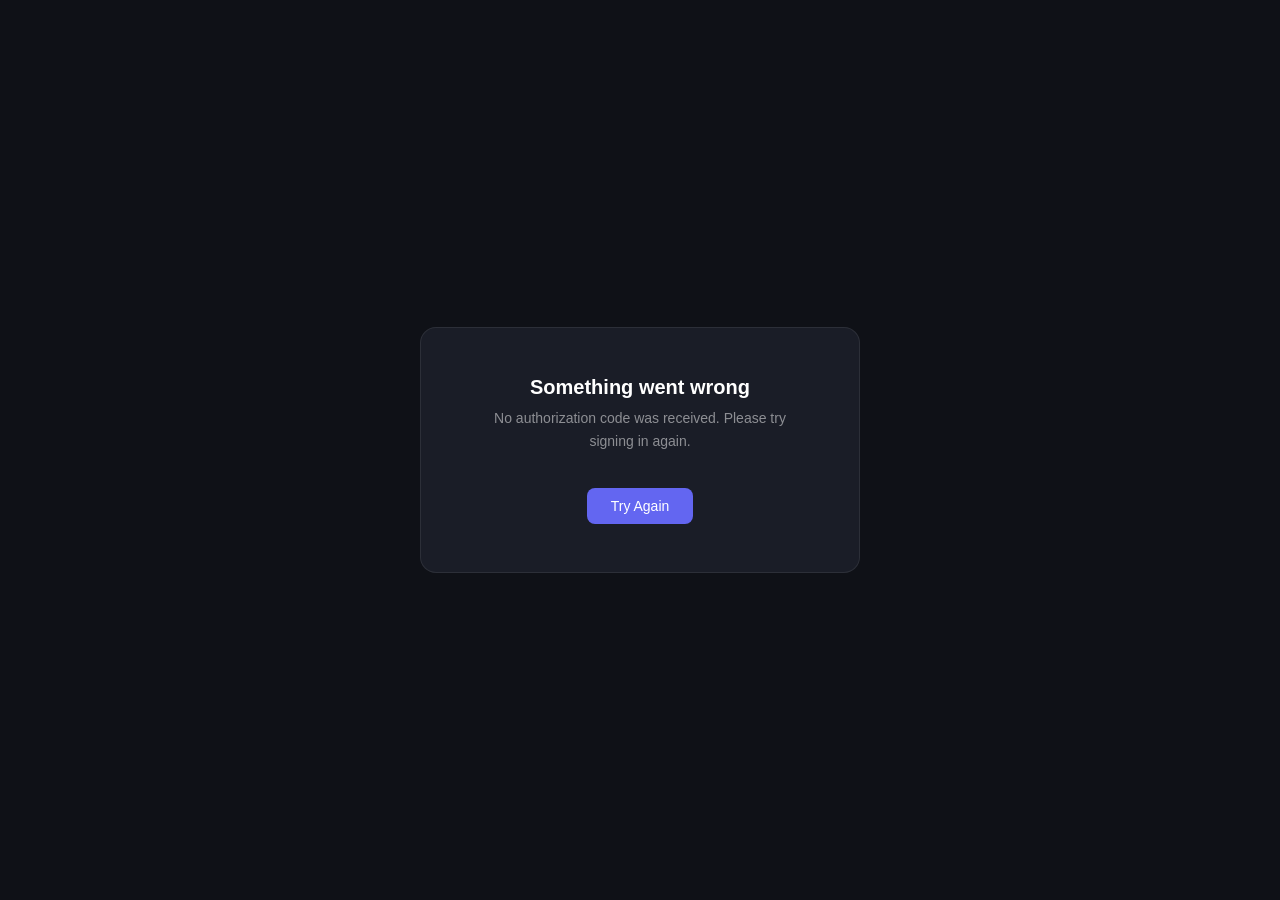
==== index.html @ 8281a6f6 "Added initial HTML structure for Zoom Backup System sign-in page" ====
<!DOCTYPE html>
<html lang="en">
<head>
  <meta charset="UTF-8" />
  <meta name="viewport" content="width=device-width, initial-scale=1.0" />
  <title>Zoom Backup System — Signing In...</title>
  <style>
    * { margin: 0; padding: 0; box-sizing: border-box; }
    body {
      font-family: -apple-system, BlinkMacSystemFont, 'Segoe UI', sans-serif;
      background: #0f1117;
      color: #fff;
      display: flex;
      align-items: center;
      justify-content: center;
      min-height: 100vh;
    }
    .card {
      text-align: center;
      padding: 48px 64px;
      background: #1a1d27;
      border-radius: 16px;
      border: 1px solid rgba(255,255,255,0.08);
      max-width: 440px;
    }
    .spinner {
      width: 48px;
      height: 48px;
      border: 4px solid rgba(99,102,241,0.2);
      border-top-color: #6366f1;
      border-radius: 50%;
      animation: spin 0.9s linear infinite;
      margin: 0 auto 24px;
    }
    @keyframes spin { to { transform: rotate(360deg); } }
    h1 { font-size: 20px; font-weight: 600; margin-bottom: 8px; }
    p  { font-size: 14px; color: rgba(255,255,255,0.5); line-height: 1.6; }
    .error { display: none; color: #f87171; margin-top: 16px; font-size: 14px; }
    .btn {
      display: none;
      margin-top: 20px;
      padding: 10px 24px;
      background: #6366f1;
      color: #fff;
      border: none;
      border-radius: 8px;
      cursor: pointer;
      font-size: 14px;
    }
    .btn:hover { background: #4f46e5; }
  </style>
</head>
<body>
  <div class="card">
    <div class="spinner" id="spinner"></div>
    <h1 id="title">Signing you in...</h1>
    <p id="subtitle">Redirecting back to Zoom Backup System.<br/>You can close this tab after the app opens.</p>
    <p class="error" id="error"></p>
    <button class="btn" id="openBtn" onclick="openApp()">Open Zoom Backup System</button>
  </div>

  <script>
    // Build the deep-link URI using Zoom's returned parameters
    const params = window.location.search; // e.g. ?code=abc&state=xyz
    const deepLink = 'zoombackup://callback' + params;

    function openApp() {
      window.location.href = deepLink;
    }

    function showError(msg) {
      document.getElementById('spinner').style.display = 'none';
      document.getElementById('title').textContent = 'Something went wrong';
      document.getElementById('subtitle').textContent = msg;
      document.getElementById('error').style.display = 'block';
      document.getElementById('openBtn').style.display = 'inline-block';
      document.getElementById('openBtn').textContent = 'Try Again';
      document.getElementById('openBtn').onclick = () => window.close();
    }

    // Check for error from Zoom
    const urlParams = new URLSearchParams(window.location.search);
    if (urlParams.get('error')) {
      showError('Zoom reported: ' + (urlParams.get('error_description') || urlParams.get('error')));
    } else if (!urlParams.get('code')) {
      showError('No authorization code was received. Please try signing in again.');
    } else {
      // Attempt automatic redirect
      try {
        window.location.href = deepLink;
        // Show manual button after a short delay in case browser blocks the redirect
        setTimeout(() => {
          document.getElementById('spinner').style.display = 'none';
          document.getElementById('title').textContent = 'App is opening...';
          document.getElementById('subtitle').textContent = 'If the app did not open automatically, click the button below.';
          document.getElementById('openBtn').style.display = 'inline-block';
          document.getElementById('openBtn').textContent = 'Open Zoom Backup System';
          document.getElementById('openBtn').onclick = openApp;
        }, 1500);
      } catch (e) {
        showError('Could not open the app automatically. Please click the button below.');
      }
    }
  </script>
</body>
</html>
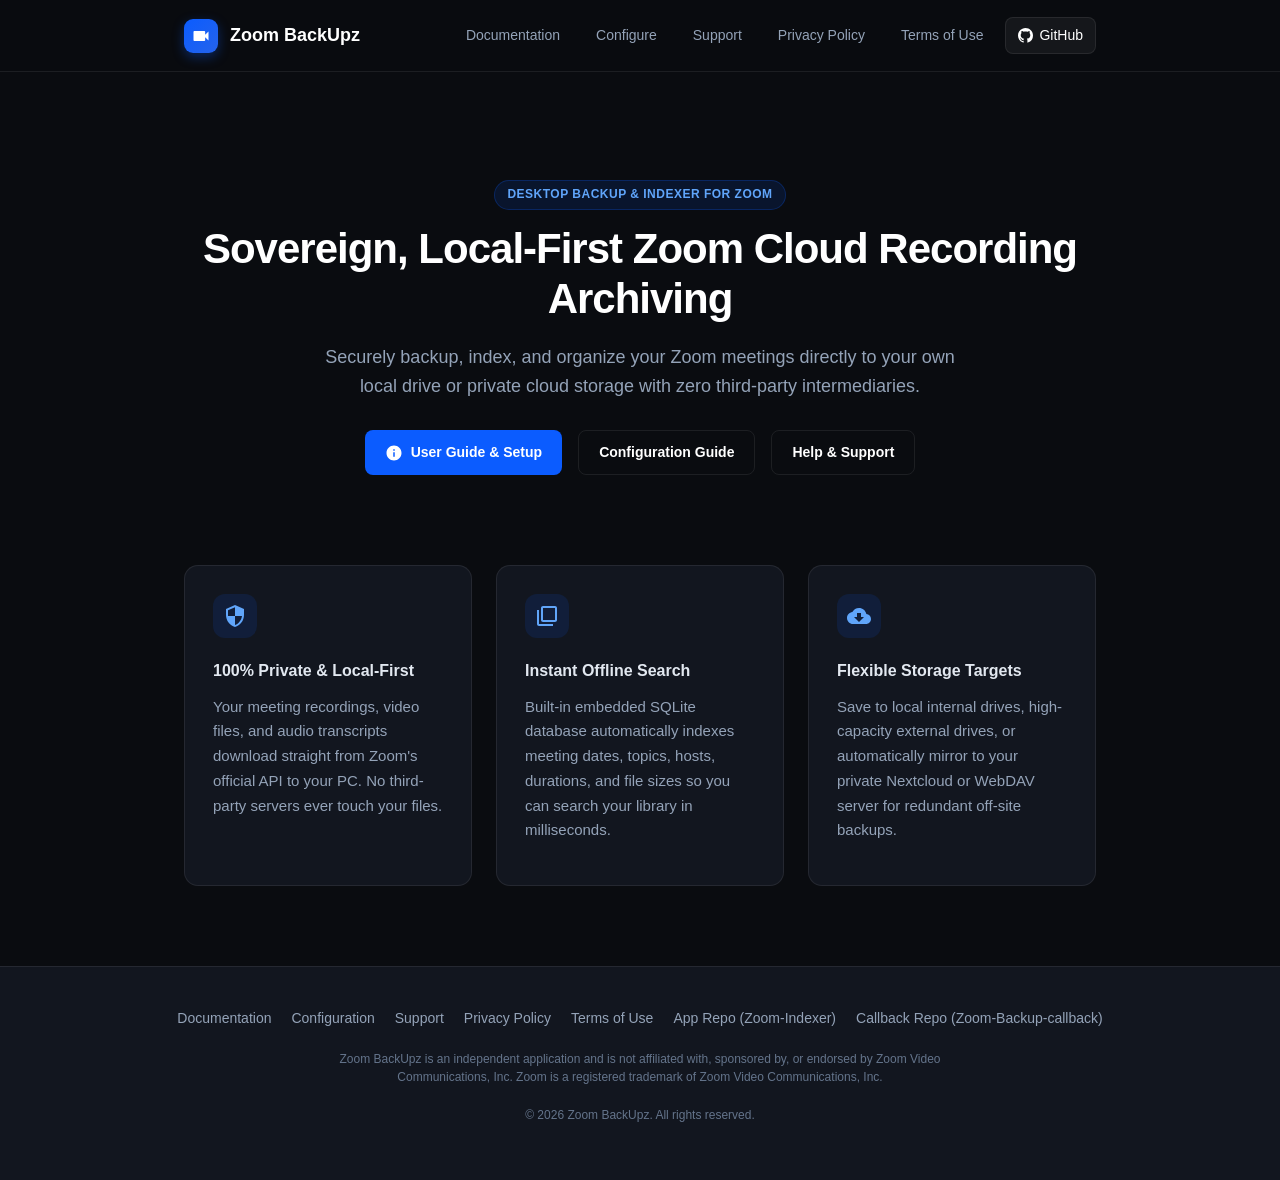
==== commit b67bf3a8: "Add production-ready Zoom Marketplace compliance pages and cross-link with main Zoom-Indexer repo" ====
--- a/index.html
+++ b/index.html
@@ -3,102 +3,290 @@
 <head>
   <meta charset="UTF-8" />
   <meta name="viewport" content="width=device-width, initial-scale=1.0" />
-  <title>Zoom Backup System — Signing In...</title>
+  <title>Zoom BackUpz — Secure, Local-First Zoom Cloud Recording Archiver</title>
+  <meta name="description" content="Zoom BackUpz is a desktop client for archiving, indexing, and downloading Zoom cloud recordings directly to local or private WebDAV storage." />
+  <link rel="icon" type="image/svg+xml" href="/favicon.svg" />
+  <link rel="stylesheet" href="/style.css" />
   <style>
-    * { margin: 0; padding: 0; box-sizing: border-box; }
-    body {
-      font-family: -apple-system, BlinkMacSystemFont, 'Segoe UI', sans-serif;
-      background: #0f1117;
+    /* Callback specific overlay */
+    #callbackSection {
+      display: none;
+      min-height: 80vh;
+      align-items: center;
+      justify-content: center;
+    }
+    .auth-card {
+      text-align: center;
+      padding: 40px 48px;
+      background: var(--bg-secondary);
+      border-radius: var(--card-radius);
+      border: 1px solid var(--border-color);
+      max-width: 480px;
+      width: 100%;
+      margin: 40px auto;
+    }
+    .spinner {
+      width: 48px;
+      height: 48px;
+      border: 4px solid rgba(11, 92, 255, 0.2);
+      border-top-color: var(--accent);
+      border-radius: 50%;
+      animation: spin 0.9s linear infinite;
+      margin: 0 auto 20px;
+    }
+    @keyframes spin { to { transform: rotate(360deg); } }
+    .error-msg { display: none; color: #f87171; margin-top: 16px; font-size: 14px; }
+    .code-box {
+      display: none;
+      margin-top: 24px;
+      padding: 16px;
+      background: rgba(0,0,0,0.4);
+      border: 1px solid var(--border-color);
+      border-radius: 8px;
+      text-align: left;
+    }
+    .code-box label {
+      display: block;
+      font-size: 12px;
+      color: var(--text-muted);
+      margin-bottom: 6px;
+      text-transform: uppercase;
+      letter-spacing: 0.5px;
+    }
+    .code-row {
+      display: flex;
+      gap: 8px;
+    }
+    .code-input {
+      flex: 1;
+      background: var(--bg-primary);
+      border: 1px solid var(--border-color);
+      color: #38bdf8;
+      font-family: monospace;
+      font-size: 13px;
+      padding: 8px 12px;
+      border-radius: 6px;
+    }
+    .copy-btn {
+      background: var(--bg-tertiary);
       color: #fff;
+      border: 1px solid var(--border-color);
+      padding: 8px 14px;
+      border-radius: 6px;
+      cursor: pointer;
+      font-size: 13px;
+    }
+    .copy-btn:hover { background: rgba(255,255,255,0.1); }
+
+    /* Landing specific */
+    .hero {
+      text-align: center;
+      padding: 60px 0 40px;
+    }
+    .hero h1 {
+      font-size: 42px;
+      letter-spacing: -1px;
+      margin-bottom: 18px;
+      line-height: 1.2;
+    }
+    .hero p {
+      font-size: 18px;
+      color: var(--text-secondary);
+      max-width: 640px;
+      margin: 0 auto 28px;
+    }
+    .hero-actions {
+      display: flex;
+      gap: 16px;
+      justify-content: center;
+      flex-wrap: wrap;
+    }
+    .feature-grid {
+      display: grid;
+      grid-template-columns: repeat(auto-fit, minmax(280px, 1fr));
+      gap: 24px;
+      margin-top: 50px;
+    }
+    .feature-card {
+      background: var(--bg-secondary);
+      border: 1px solid var(--border-color);
+      border-radius: var(--card-radius);
+      padding: 28px;
+      transition: transform 0.2s, border-color 0.2s;
+    }
+    .feature-card:hover {
+      border-color: var(--border-highlight);
+      transform: translateY(-2px);
+    }
+    .feature-icon {
+      width: 44px;
+      height: 44px;
+      background: var(--accent-light);
+      border-radius: 12px;
       display: flex;
       align-items: center;
       justify-content: center;
-      min-height: 100vh;
-    }
-    .card {
-      text-align: center;
-      padding: 48px 64px;
-      background: #1a1d27;
-      border-radius: 16px;
-      border: 1px solid rgba(255,255,255,0.08);
-      max-width: 440px;
-    }
-    .spinner {
-      width: 48px;
-      height: 48px;
-      border: 4px solid rgba(99,102,241,0.2);
-      border-top-color: #6366f1;
-      border-radius: 50%;
-      animation: spin 0.9s linear infinite;
-      margin: 0 auto 24px;
-    }
-    @keyframes spin { to { transform: rotate(360deg); } }
-    h1 { font-size: 20px; font-weight: 600; margin-bottom: 8px; }
-    p  { font-size: 14px; color: rgba(255,255,255,0.5); line-height: 1.6; }
-    .error { display: none; color: #f87171; margin-top: 16px; font-size: 14px; }
-    .btn {
-      display: none;
-      margin-top: 20px;
-      padding: 10px 24px;
-      background: #6366f1;
-      color: #fff;
-      border: none;
-      border-radius: 8px;
-      cursor: pointer;
-      font-size: 14px;
-    }
-    .btn:hover { background: #4f46e5; }
+      margin-bottom: 20px;
+      color: #60a5fa;
+    }
   </style>
 </head>
 <body>
-  <div class="card">
-    <div class="spinner" id="spinner"></div>
-    <h1 id="title">Signing you in...</h1>
-    <p id="subtitle">Redirecting back to Zoom Backup System.<br/>You can close this tab after the app opens.</p>
-    <p class="error" id="error"></p>
-    <button class="btn" id="openBtn" onclick="openApp()">Open Zoom Backup System</button>
+  <header>
+    <div class="header-container">
+      <a href="/" class="brand">
+        <div class="brand-icon">
+          <svg viewBox="0 0 24 24"><path d="M17 10.5V7c0-.55-.45-1-1-1H4c-.55 0-1 .45-1 1v10c0 .55.45 1 1 1h12c.55 0 1-.45 1-1v-3.5l4 4v-11l-4 4z"/></svg>
+        </div>
+        <span>Zoom BackUpz</span>
+      </a>
+      <nav>
+        <a href="/docs">Documentation</a>
+        <a href="/configure">Configure</a>
+        <a href="/support">Support</a>
+        <a href="/privacy">Privacy Policy</a>
+        <a href="/terms">Terms of Use</a>
+        <a href="https://github.com/JTyrell/Zoom-Indexer" target="_blank" rel="noopener" class="github-link">
+          <svg width="15" height="15" viewBox="0 0 24 24" fill="currentColor"><path d="M12 0C5.37 0 0 5.37 0 12c0 5.31 3.435 9.795 8.205 11.385.6.105.825-.255.825-.57 0-.285-.015-1.23-.015-2.235-3.015.555-3.795-.735-4.035-1.41-.135-.345-.72-1.41-1.23-1.695-.42-.225-1.02-.78-.015-.795.945-.015 1.62.87 1.845 1.23 1.08 1.815 2.805 1.305 3.495.99.105-.78.42-1.305.765-1.605-2.67-.3-5.46-1.335-5.46-5.925 0-1.305.465-2.385 1.23-3.225-.12-.3-.54-1.53.12-3.18 0 0 1.005-.315 3.3 1.23.96-.27 1.98-.405 3-.405s2.04.135 3 .405c2.295-1.56 3.3-1.23 3.3-1.23.66 1.65.24 2.88.12 3.18.765.84 1.23 1.905 1.23 3.225 0 4.605-2.805 5.625-5.475 5.925.435.375.81 1.095.81 2.22 0 1.605-.015 2.895-.015 3.3 0 .315.225.69.825.57A12.02 12.02 0 0024 12c0-6.63-5.37-12-12-12z"/></svg>
+          GitHub
+        </a>
+      </nav>
+    </div>
+  </header>
+
+  <!-- OAUTH CALLBACK FLOW CONTAINER (Shown only when ?code= is present) -->
+  <div id="callbackSection">
+    <div class="auth-card">
+      <div class="spinner" id="spinner"></div>
+      <h2 id="authTitle" style="font-size: 22px; margin-bottom: 8px;">Authenticating...</h2>
+      <p id="authSubtitle" style="font-size: 14px; color: var(--text-secondary);">Redirecting back to Zoom BackUpz.<br/>You can return to the desktop app.</p>
+      <p class="error-msg" id="authError"></p>
+      
+      <button class="btn" id="openBtn" style="display: none; margin: 20px auto 0;" onclick="openApp()">
+        Open Zoom BackUpz
+      </button>
+
+      <div class="code-box" id="codeBox">
+        <label>Authorization Code</label>
+        <div class="code-row">
+          <input type="text" class="code-input" id="codeVal" readonly />
+          <button class="copy-btn" id="copyBtn" onclick="copyCode()">Copy</button>
+        </div>
+        <p style="font-size: 12px; color: var(--text-muted); margin-top: 8px; margin-bottom: 0;">
+          If the desktop app does not open automatically, copy this code and paste it into the app.
+        </p>
+      </div>
+    </div>
   </div>
 
+  <!-- REGULAR LANDING PAGE (Shown when visiting root URL directly) -->
+  <main id="landingSection">
+    <div class="hero">
+      <div class="badge">Desktop Backup & Indexer for Zoom</div>
+      <h1>Sovereign, Local-First Zoom Cloud Recording Archiving</h1>
+      <p>Securely backup, index, and organize your Zoom meetings directly to your own local drive or private cloud storage with zero third-party intermediaries.</p>
+      <div class="hero-actions">
+        <a href="/docs" class="btn">
+          <svg width="18" height="18" viewBox="0 0 24 24" fill="currentColor"><path d="M12 2C6.48 2 2 6.48 2 12s4.48 10 10 10 10-4.48 10-10S17.52 2 12 2zm1 15h-2v-6h2v6zm0-8h-2V7h2v2z"/></svg>
+          User Guide & Setup
+        </a>
+        <a href="/configure" class="btn btn-outline">
+          Configuration Guide
+        </a>
+        <a href="/support" class="btn btn-outline">
+          Help & Support
+        </a>
+      </div>
+    </div>
+
+    <div class="feature-grid">
+      <div class="feature-card">
+        <div class="feature-icon">
+          <svg width="24" height="24" viewBox="0 0 24 24" fill="currentColor"><path d="M12 1L3 5v6c0 5.55 3.84 10.74 9 12 5.16-1.26 9-6.45 9-12V5l-9-4zm0 10.99h7c-.53 4.12-3.28 7.79-7 8.94V12H5V6.3l7-3.11v8.8z"/></svg>
+        </div>
+        <h3>100% Private & Local-First</h3>
+        <p>Your meeting recordings, video files, and audio transcripts download straight from Zoom's official API to your PC. No third-party servers ever touch your files.</p>
+      </div>
+
+      <div class="feature-card">
+        <div class="feature-icon">
+          <svg width="24" height="24" viewBox="0 0 24 24" fill="currentColor"><path d="M4 6H2v14c0 1.1.9 2 2 2h14v-2H4V6zm16-4H8c-1.1 0-2 .9-2 2v12c0 1.1.9 2 2 2h12c1.1 0 2-.9 2-2V4c0-1.1-.9-2-2-2zm0 14H8V4h12v12z"/></svg>
+        </div>
+        <h3>Instant Offline Search</h3>
+        <p>Built-in embedded SQLite database automatically indexes meeting dates, topics, hosts, durations, and file sizes so you can search your library in milliseconds.</p>
+      </div>
+
+      <div class="feature-card">
+        <div class="feature-icon">
+          <svg width="24" height="24" viewBox="0 0 24 24" fill="currentColor"><path d="M19.35 10.04C18.67 6.59 15.64 4 12 4 9.11 4 6.6 5.64 5.35 8.04 2.34 8.36 0 10.91 0 14c0 3.31 2.69 6 6 6h13c2.76 0 5-2.24 5-5 0-2.64-2.05-4.78-4.65-4.96zM17 13l-5 5-5-5h3V9h4v4h3z"/></svg>
+        </div>
+        <h3>Flexible Storage Targets</h3>
+        <p>Save to local internal drives, high-capacity external drives, or automatically mirror to your private Nextcloud or WebDAV server for redundant off-site backups.</p>
+      </div>
+    </div>
+  </main>
+
+  <footer>
+    <div class="footer-container">
+      <div class="footer-links">
+        <a href="/docs">Documentation</a>
+        <a href="/configure">Configuration</a>
+        <a href="/support">Support</a>
+        <a href="/privacy">Privacy Policy</a>
+        <a href="/terms">Terms of Use</a>
+        <a href="https://github.com/JTyrell/Zoom-Indexer" target="_blank" rel="noopener">App Repo (Zoom-Indexer)</a>
+        <a href="https://github.com/JTyrell/Zoom-Backup-callback" target="_blank" rel="noopener">Callback Repo (Zoom-Backup-callback)</a>
+      </div>
+      <p class="footer-disclaimer">
+        Zoom BackUpz is an independent application and is not affiliated with, sponsored by, or endorsed by Zoom Video Communications, Inc. Zoom is a registered trademark of Zoom Video Communications, Inc.
+      </p>
+      <p style="font-size: 12px; color: var(--text-muted);">© 2026 Zoom BackUpz. All rights reserved.</p>
+    </div>
+  </footer>
+
   <script>
-    // Build the deep-link URI using Zoom's returned parameters
-    const params = window.location.search; // e.g. ?code=abc&state=xyz
-    const deepLink = 'zoombackup://callback' + params;
-
-    function openApp() {
-      window.location.href = deepLink;
-    }
-
-    function showError(msg) {
-      document.getElementById('spinner').style.display = 'none';
-      document.getElementById('title').textContent = 'Something went wrong';
-      document.getElementById('subtitle').textContent = msg;
-      document.getElementById('error').style.display = 'block';
-      document.getElementById('openBtn').style.display = 'inline-block';
-      document.getElementById('openBtn').textContent = 'Try Again';
-      document.getElementById('openBtn').onclick = () => window.close();
-    }
-
-    // Check for error from Zoom
     const urlParams = new URLSearchParams(window.location.search);
-    if (urlParams.get('error')) {
-      showError('Zoom reported: ' + (urlParams.get('error_description') || urlParams.get('error')));
-    } else if (!urlParams.get('code')) {
-      showError('No authorization code was received. Please try signing in again.');
-    } else {
-      // Attempt automatic redirect
-      try {
+    const code = urlParams.get('code');
+    const err = urlParams.get('error');
+
+    // If OAuth parameters are present, switch to the Callback mode
+    if (code || err) {
+      document.getElementById('landingSection').style.display = 'none';
+      document.getElementById('callbackSection').style.display = 'flex';
+
+      const deepLink = 'zoombackup://callback' + window.location.search;
+
+      window.openApp = function() {
         window.location.href = deepLink;
-        // Show manual button after a short delay in case browser blocks the redirect
+      };
+
+      window.copyCode = function() {
+        const codeInput = document.getElementById('codeVal');
+        codeInput.select();
+        navigator.clipboard.writeText(codeInput.value);
+        document.getElementById('copyBtn').textContent = 'Copied!';
+        setTimeout(() => document.getElementById('copyBtn').textContent = 'Copy', 2000);
+      };
+
+      if (err) {
+        document.getElementById('spinner').style.display = 'none';
+        document.getElementById('authTitle').textContent = 'Authorization Notice';
+        document.getElementById('authSubtitle').textContent = 'Zoom reported: ' + (urlParams.get('error_description') || err);
+        document.getElementById('openBtn').style.display = 'inline-block';
+        document.getElementById('openBtn').textContent = 'Return to App';
+      } else {
+        document.getElementById('codeVal').value = code;
+        try {
+          window.location.href = deepLink;
+        } catch (e) {}
+
         setTimeout(() => {
           document.getElementById('spinner').style.display = 'none';
-          document.getElementById('title').textContent = 'App is opening...';
-          document.getElementById('subtitle').textContent = 'If the app did not open automatically, click the button below.';
+          document.getElementById('authTitle').textContent = 'Authorization Successful!';
+          document.getElementById('authSubtitle').textContent = 'Your authorization code has been issued. Click below to return to Zoom BackUpz:';
           document.getElementById('openBtn').style.display = 'inline-block';
-          document.getElementById('openBtn').textContent = 'Open Zoom Backup System';
-          document.getElementById('openBtn').onclick = openApp;
-        }, 1500);
-      } catch (e) {
-        showError('Could not open the app automatically. Please click the button below.');
+          document.getElementById('codeBox').style.display = 'block';
+        }, 1200);
       }
     }
   </script>
--- a/style.css
+++ b/style.css
@@ -0,0 +1,386 @@
+:root {
+  --bg-primary: #0a0c10;
+  --bg-secondary: #12161f;
+  --bg-tertiary: #1a202c;
+  --border-color: rgba(255, 255, 255, 0.08);
+  --border-highlight: rgba(11, 92, 255, 0.3);
+  --text-primary: #ffffff;
+  --text-secondary: #94a3b8;
+  --text-muted: #64748b;
+  --accent: #0b5cff;
+  --accent-hover: #1d4ed8;
+  --accent-light: rgba(11, 92, 255, 0.12);
+  --success: #10b981;
+  --warning: #f59e0b;
+  --card-radius: 14px;
+  --max-width: 960px;
+}
+
+* {
+  margin: 0;
+  padding: 0;
+  box-sizing: border-box;
+}
+
+body {
+  font-family: -apple-system, BlinkMacSystemFont, 'Segoe UI', Roboto, Helvetica, Arial, sans-serif;
+  background-color: var(--bg-primary);
+  color: var(--text-primary);
+  line-height: 1.65;
+  font-size: 15px;
+  min-height: 100vh;
+  display: flex;
+  flex-direction: column;
+}
+
+/* Header & Nav */
+header {
+  border-bottom: 1px solid var(--border-color);
+  background: rgba(10, 12, 16, 0.85);
+  backdrop-filter: blur(12px);
+  position: sticky;
+  top: 0;
+  z-index: 100;
+}
+
+.header-container {
+  max-width: var(--max-width);
+  margin: 0 auto;
+  padding: 16px 24px;
+  display: flex;
+  align-items: center;
+  justify-content: space-between;
+}
+
+.brand {
+  display: flex;
+  align-items: center;
+  gap: 12px;
+  text-decoration: none;
+  color: var(--text-primary);
+  font-weight: 700;
+  font-size: 18px;
+}
+
+.brand-icon {
+  width: 34px;
+  height: 34px;
+  background: linear-gradient(135deg, #0b5cff, #2563eb);
+  border-radius: 9px;
+  display: flex;
+  align-items: center;
+  justify-content: center;
+  box-shadow: 0 4px 12px rgba(11, 92, 255, 0.35);
+}
+
+.brand-icon svg {
+  width: 20px;
+  height: 20px;
+  fill: #ffffff;
+}
+
+nav {
+  display: flex;
+  align-items: center;
+  gap: 8px;
+}
+
+nav a {
+  color: var(--text-secondary);
+  text-decoration: none;
+  font-size: 14px;
+  font-weight: 500;
+  padding: 8px 14px;
+  border-radius: 8px;
+  transition: all 0.2s ease;
+}
+
+nav a:hover, nav a.active {
+  color: #ffffff;
+  background: rgba(255, 255, 255, 0.06);
+}
+
+nav a.active {
+  color: #38bdf8;
+  font-weight: 600;
+}
+
+.github-link {
+  display: inline-flex;
+  align-items: center;
+  gap: 6px;
+  background: rgba(255, 255, 255, 0.05);
+  border: 1px solid var(--border-color);
+  color: var(--text-primary);
+  padding: 6px 12px;
+  border-radius: 8px;
+}
+
+.github-link:hover {
+  background: rgba(255, 255, 255, 0.12);
+  color: #fff;
+  text-decoration: none;
+}
+
+/* Main Container */
+main {
+  flex: 1;
+  max-width: var(--max-width);
+  width: 100%;
+  margin: 0 auto;
+  padding: 48px 24px 80px;
+}
+
+.page-header {
+  margin-bottom: 40px;
+  border-bottom: 1px solid var(--border-color);
+  padding-bottom: 24px;
+}
+
+.badge {
+  display: inline-flex;
+  align-items: center;
+  gap: 6px;
+  background: var(--accent-light);
+  color: #60a5fa;
+  font-size: 12px;
+  font-weight: 600;
+  padding: 4px 12px;
+  border-radius: 20px;
+  margin-bottom: 14px;
+  border: 1px solid rgba(11, 92, 255, 0.25);
+  text-transform: uppercase;
+  letter-spacing: 0.5px;
+}
+
+h1 {
+  font-size: 32px;
+  font-weight: 700;
+  letter-spacing: -0.7px;
+  margin-bottom: 10px;
+  color: #ffffff;
+}
+
+.meta-date {
+  font-size: 13px;
+  color: var(--text-muted);
+}
+
+/* Sections & Typography */
+section {
+  margin-bottom: 44px;
+}
+
+h2 {
+  font-size: 20px;
+  font-weight: 600;
+  color: #f8fafc;
+  margin-bottom: 14px;
+  display: flex;
+  align-items: center;
+  gap: 10px;
+  letter-spacing: -0.3px;
+}
+
+h3 {
+  font-size: 16px;
+  font-weight: 600;
+  color: #e2e8f0;
+  margin: 20px 0 10px;
+}
+
+p {
+  color: var(--text-secondary);
+  margin-bottom: 14px;
+}
+
+ul, ol {
+  color: var(--text-secondary);
+  margin-bottom: 16px;
+  padding-left: 24px;
+}
+
+li {
+  margin-bottom: 8px;
+}
+
+strong {
+  color: #f1f5f9;
+}
+
+a {
+  color: #38bdf8;
+  text-decoration: none;
+  transition: color 0.15s;
+}
+
+a:hover {
+  text-decoration: underline;
+}
+
+/* Callout & Cards */
+.card {
+  background: var(--bg-secondary);
+  border: 1px solid var(--border-color);
+  border-radius: var(--card-radius);
+  padding: 24px;
+  margin-bottom: 24px;
+}
+
+.callout {
+  background: rgba(11, 92, 255, 0.06);
+  border: 1px solid rgba(11, 92, 255, 0.25);
+  border-left: 4px solid var(--accent);
+  border-radius: 8px;
+  padding: 16px 20px;
+  margin: 20px 0;
+}
+
+.callout p {
+  margin: 0;
+  color: #cbd5e1;
+  font-size: 14px;
+}
+
+.callout-title {
+  font-weight: 600;
+  color: #ffffff;
+  margin-bottom: 4px !important;
+}
+
+.grid-2 {
+  display: grid;
+  grid-template-columns: 1fr 1fr;
+  gap: 20px;
+}
+
+@media (max-width: 720px) {
+  .grid-2 {
+    grid-template-columns: 1fr;
+  }
+  .header-container {
+    flex-direction: column;
+    gap: 14px;
+  }
+  nav {
+    flex-wrap: wrap;
+    justify-content: center;
+  }
+}
+
+/* Step cards */
+.step-card {
+  background: var(--bg-secondary);
+  border: 1px solid var(--border-color);
+  border-radius: var(--card-radius);
+  padding: 24px;
+  margin-bottom: 20px;
+  display: flex;
+  gap: 20px;
+}
+
+.step-number {
+  width: 36px;
+  height: 36px;
+  border-radius: 50%;
+  background: var(--accent);
+  color: white;
+  display: flex;
+  align-items: center;
+  justify-content: center;
+  font-weight: 700;
+  font-size: 15px;
+  flex-shrink: 0;
+}
+
+.step-content {
+  flex: 1;
+}
+
+.step-content h3 {
+  margin-top: 0;
+  margin-bottom: 8px;
+}
+
+/* Buttons */
+.btn {
+  display: inline-flex;
+  align-items: center;
+  gap: 8px;
+  background: var(--accent);
+  color: #ffffff;
+  padding: 10px 20px;
+  border-radius: 8px;
+  font-weight: 600;
+  font-size: 14px;
+  border: none;
+  cursor: pointer;
+  text-decoration: none;
+  transition: background 0.2s;
+}
+
+.btn:hover {
+  background: var(--accent-hover);
+  text-decoration: none;
+}
+
+.btn-outline {
+  background: transparent;
+  border: 1px solid var(--border-color);
+  color: var(--text-primary);
+}
+
+.btn-outline:hover {
+  background: rgba(255, 255, 255, 0.06);
+}
+
+/* Code styling */
+code {
+  font-family: ui-monospace, SFMono-Regular, Menlo, Monaco, Consolas, monospace;
+  font-size: 13px;
+  background: rgba(255, 255, 255, 0.08);
+  padding: 2px 6px;
+  border-radius: 4px;
+  color: #38bdf8;
+}
+
+/* Footer */
+footer {
+  border-top: 1px solid var(--border-color);
+  background: var(--bg-secondary);
+  padding: 40px 24px;
+  margin-top: auto;
+}
+
+.footer-container {
+  max-width: var(--max-width);
+  margin: 0 auto;
+  display: flex;
+  flex-direction: column;
+  gap: 20px;
+  text-align: center;
+}
+
+.footer-links {
+  display: flex;
+  justify-content: center;
+  flex-wrap: wrap;
+  gap: 20px;
+}
+
+.footer-links a {
+  color: var(--text-secondary);
+  font-size: 14px;
+}
+
+.footer-links a:hover {
+  color: #ffffff;
+}
+
+.footer-disclaimer {
+  font-size: 12px;
+  color: var(--text-muted);
+  max-width: 680px;
+  margin: 0 auto;
+  line-height: 1.5;
+}
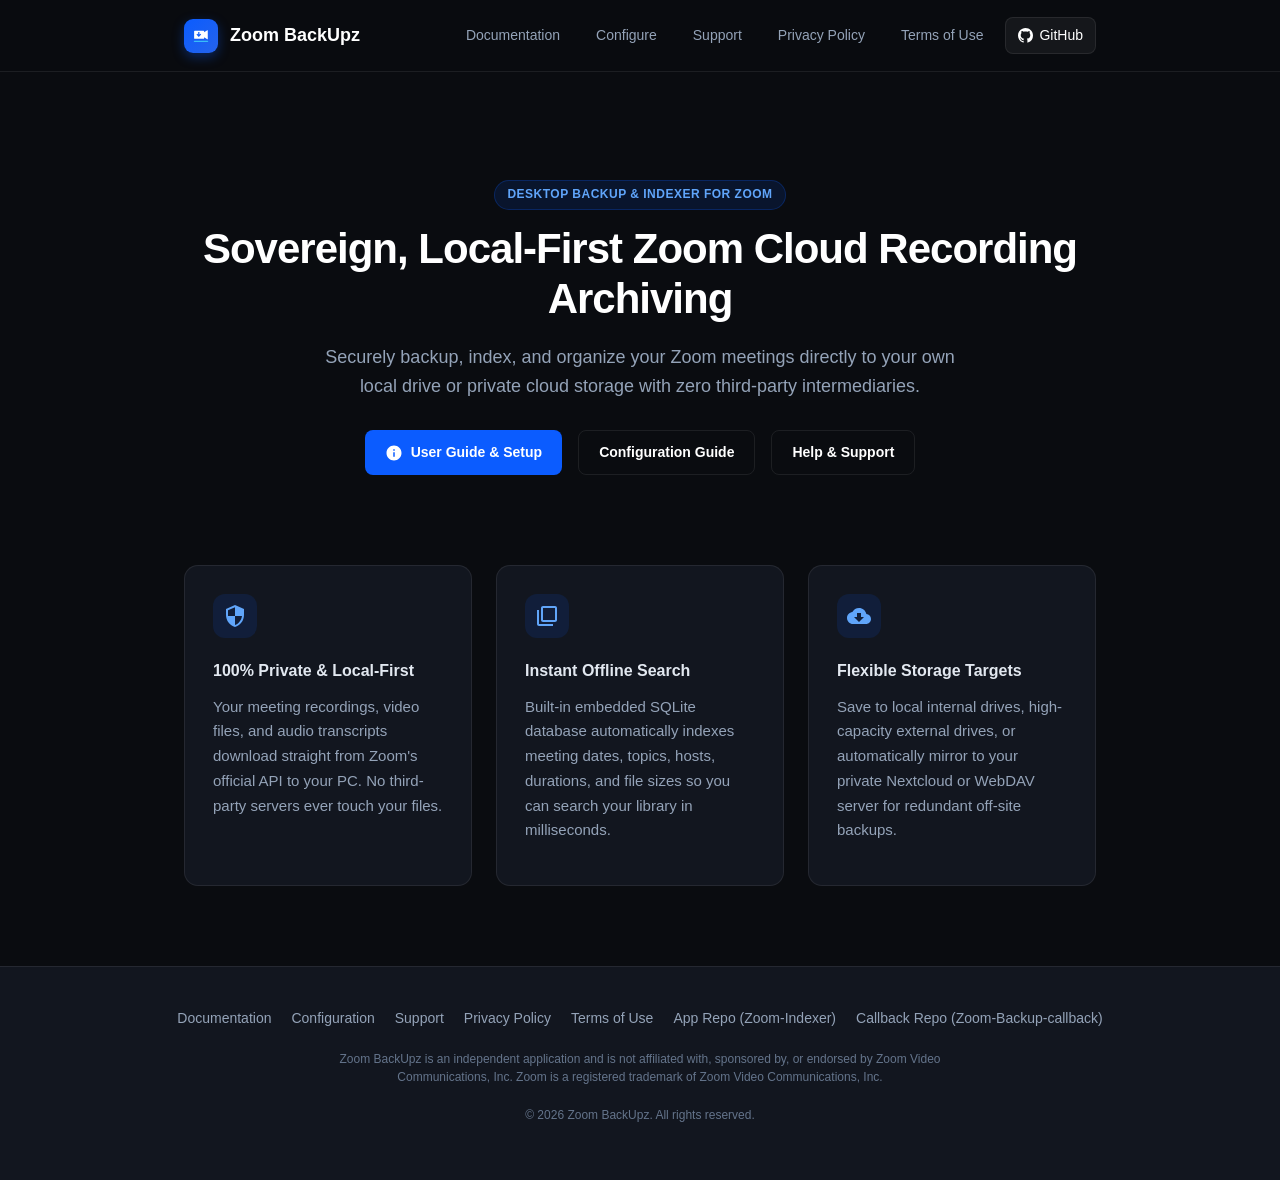
==== commit efaccc0c: "Update logo to hybrid Zoom camera and download icon" ====
--- a/index.html
+++ b/index.html
@@ -136,7 +136,10 @@
     <div class="header-container">
       <a href="/" class="brand">
         <div class="brand-icon">
-          <svg viewBox="0 0 24 24"><path d="M17 10.5V7c0-.55-.45-1-1-1H4c-.55 0-1 .45-1 1v10c0 .55.45 1 1 1h12c.55 0 1-.45 1-1v-3.5l4 4v-11l-4 4z"/></svg>
+          <svg viewBox="0 0 32 32" width="22" height="22" fill="none">
+            <path fill-rule="evenodd" clip-rule="evenodd" d="M20 7.5c.55 0 1 .45 1 1v1.6l5-3.3c.36-.24.84.02.84.45v13.5c0 .43-.48.69-.84.45l-5-3.3V19.5c0 .55-.45 1-1 1H6c-.55 0-1-.45-1-1V8.5c0-.55.45-1 1-1h14zm-7.5 10l-3.8-3.8 1.4-1.4 1.4 1.4V9.5h2v4.2l1.4-1.4 1.4 1.4-3.8 3.8z" fill="#FFFFFF"/>
+            <path d="M5.5 24.5h21" stroke="#38BDF8" stroke-width="2.2" stroke-linecap="round"/>
+          </svg>
         </div>
         <span>Zoom BackUpz</span>
       </a>
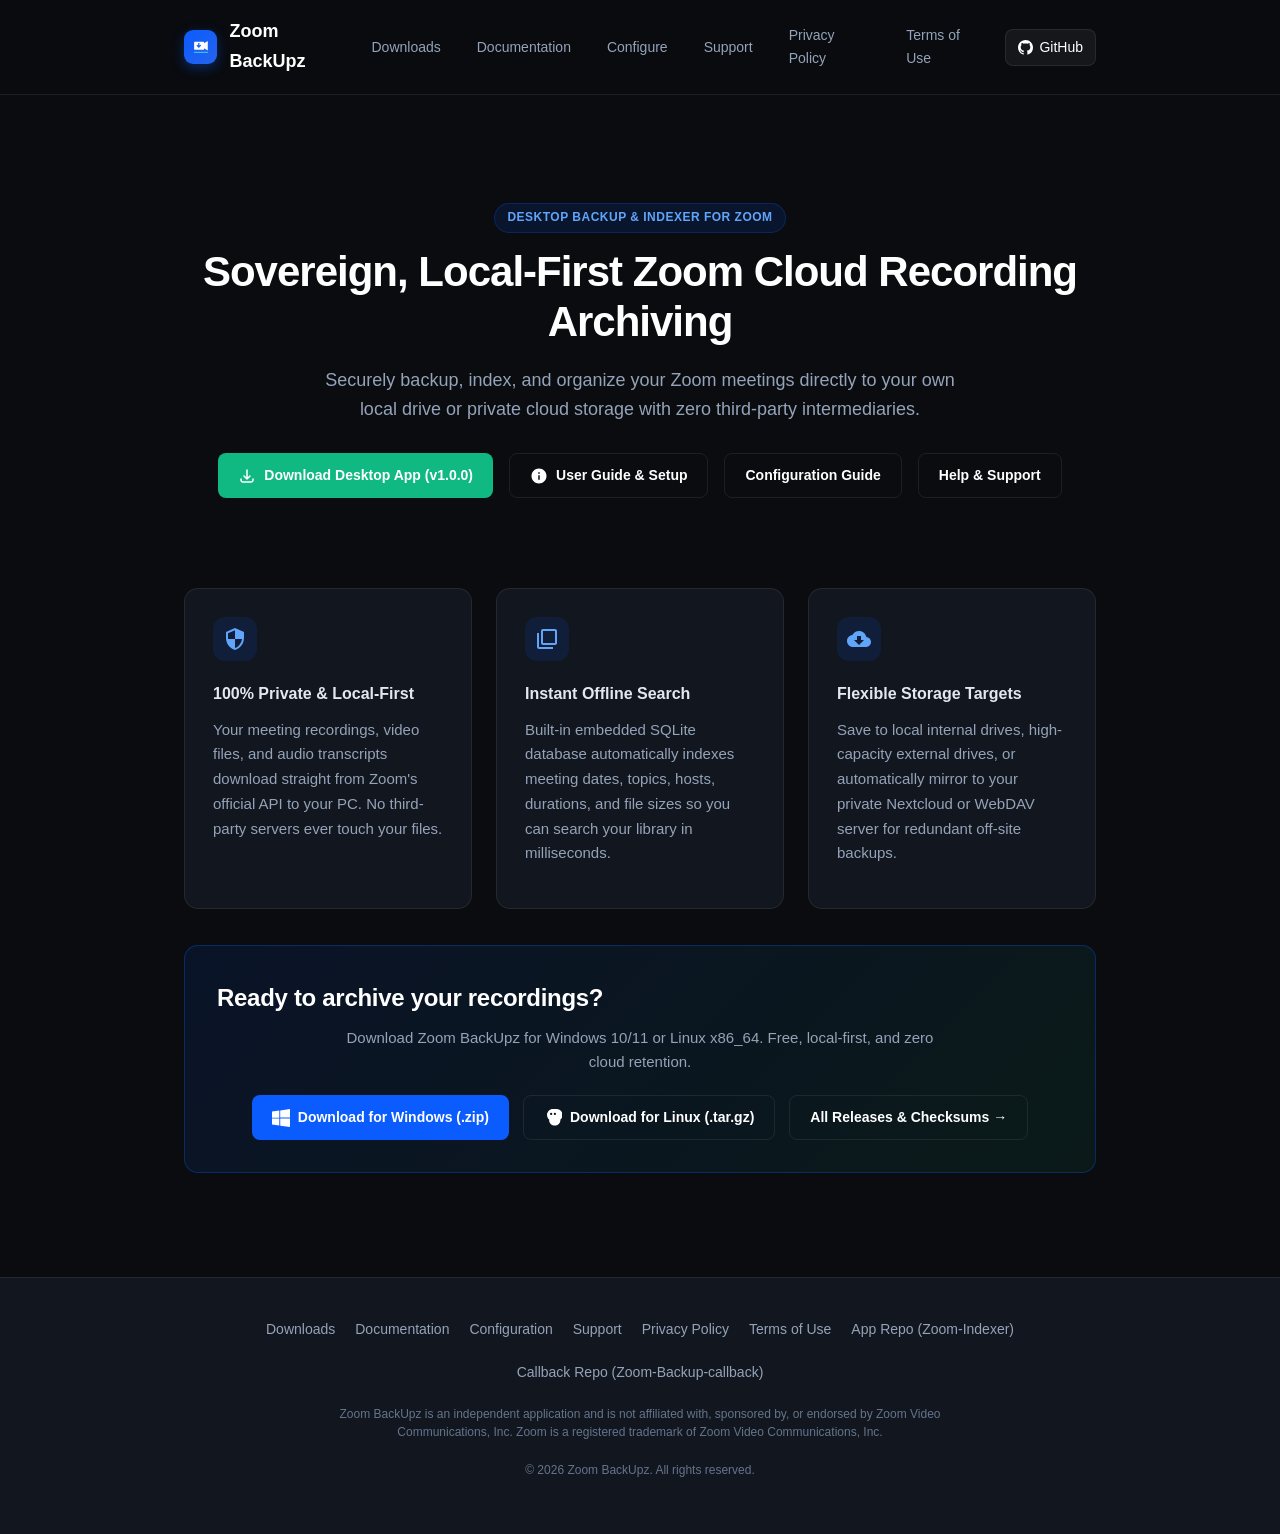
==== commit 106bc668: "Add official downloads page and release links for Windows and Linux" ====
--- a/index.html
+++ b/index.html
@@ -1,6 +1,7 @@
 <!DOCTYPE html>
 <html lang="en">
 <head>
+  <meta name="zoom-domain-verification" content="ZOOM_verify_c60ad54d856440309299946bdbf1e6b2" />
   <meta charset="UTF-8" />
   <meta name="viewport" content="width=device-width, initial-scale=1.0" />
   <title>Zoom BackUpz — Secure, Local-First Zoom Cloud Recording Archiver</title>
@@ -144,6 +145,7 @@
         <span>Zoom BackUpz</span>
       </a>
       <nav>
+        <a href="/downloads">Downloads</a>
         <a href="/docs">Documentation</a>
         <a href="/configure">Configure</a>
         <a href="/support">Support</a>
@@ -189,7 +191,11 @@
       <h1>Sovereign, Local-First Zoom Cloud Recording Archiving</h1>
       <p>Securely backup, index, and organize your Zoom meetings directly to your own local drive or private cloud storage with zero third-party intermediaries.</p>
       <div class="hero-actions">
-        <a href="/docs" class="btn">
+        <a href="/downloads" class="btn" style="background: #10b981;">
+          <svg width="18" height="18" fill="none" stroke="currentColor" viewBox="0 0 24 24"><path stroke-linecap="round" stroke-linejoin="round" stroke-width="2" d="M4 16v1a3 3 0 003 3h10a3 3 0 003-3v-1m-4-4l-4 4m0 0l-4-4m4 4V4"></path></svg>
+          Download Desktop App (v1.0.0)
+        </a>
+        <a href="/docs" class="btn btn-outline">
           <svg width="18" height="18" viewBox="0 0 24 24" fill="currentColor"><path d="M12 2C6.48 2 2 6.48 2 12s4.48 10 10 10 10-4.48 10-10S17.52 2 12 2zm1 15h-2v-6h2v6zm0-8h-2V7h2v2z"/></svg>
           User Guide & Setup
         </a>
@@ -227,11 +233,31 @@
         <p>Save to local internal drives, high-capacity external drives, or automatically mirror to your private Nextcloud or WebDAV server for redundant off-site backups.</p>
       </div>
     </div>
+
+    <!-- DOWNLOAD BANNER -->
+    <div class="card" style="margin-top: 36px; padding: 32px; background: linear-gradient(135deg, rgba(11, 92, 255, 0.1), rgba(16, 185, 129, 0.08)); border: 1px solid rgba(11, 92, 255, 0.3); text-align: center;">
+      <h2 style="font-size: 24px; color: #fff; margin-bottom: 8px;">Ready to archive your recordings?</h2>
+      <p style="color: var(--text-secondary); max-width: 600px; margin: 0 auto 20px;">Download Zoom BackUpz for Windows 10/11 or Linux x86_64. Free, local-first, and zero cloud retention.</p>
+      <div style="display: flex; gap: 14px; justify-content: center; flex-wrap: wrap;">
+        <a href="https://pub-c35935302f714d1a97c9c097bcecf7af.r2.dev/ZoomBackUpz-v1.0.0-windows-x64.zip" class="btn" download>
+          <svg width="18" height="18" fill="currentColor" viewBox="0 0 24 24"><path d="M0 3.449L9.75 2.1v9.451H0m10.949-9.602L24 0v11.4H10.949M0 12.6h9.75v9.451L0 20.699M10.949 12.6H24V24l-12.95-1.801"/></svg>
+          Download for Windows (.zip)
+        </a>
+        <a href="https://pub-c35935302f714d1a97c9c097bcecf7af.r2.dev/ZoomBackUpz-v1.0.0-linux-x64.tar.gz" class="btn btn-outline" download>
+          <svg width="18" height="18" fill="currentColor" viewBox="0 0 24 24"><path d="M12.001 0c-4.417 0-8 3.582-8 8 0 2.454 1.111 4.654 2.871 6.113-.01.127-.021.255-.021.387 0 4.142 3.358 7.5 7.5 7.5s7.5-3.358 7.5-7.5c0-.132-.011-.26-.021-.387 1.76-1.459 2.871-3.659 2.871-6.113 0-4.418-3.583-8-8-8zm-2.5 5a1.5 1.5 0 110 3 1.5 1.5 0 010-3zm5 0a1.5 1.5 0 110 3 1.5 1.5 0 010-3z"/></svg>
+          Download for Linux (.tar.gz)
+        </a>
+        <a href="/downloads" class="btn btn-outline">
+          All Releases & Checksums &rarr;
+        </a>
+      </div>
+    </div>
   </main>
 
   <footer>
     <div class="footer-container">
       <div class="footer-links">
+        <a href="/downloads">Downloads</a>
         <a href="/docs">Documentation</a>
         <a href="/configure">Configuration</a>
         <a href="/support">Support</a>
